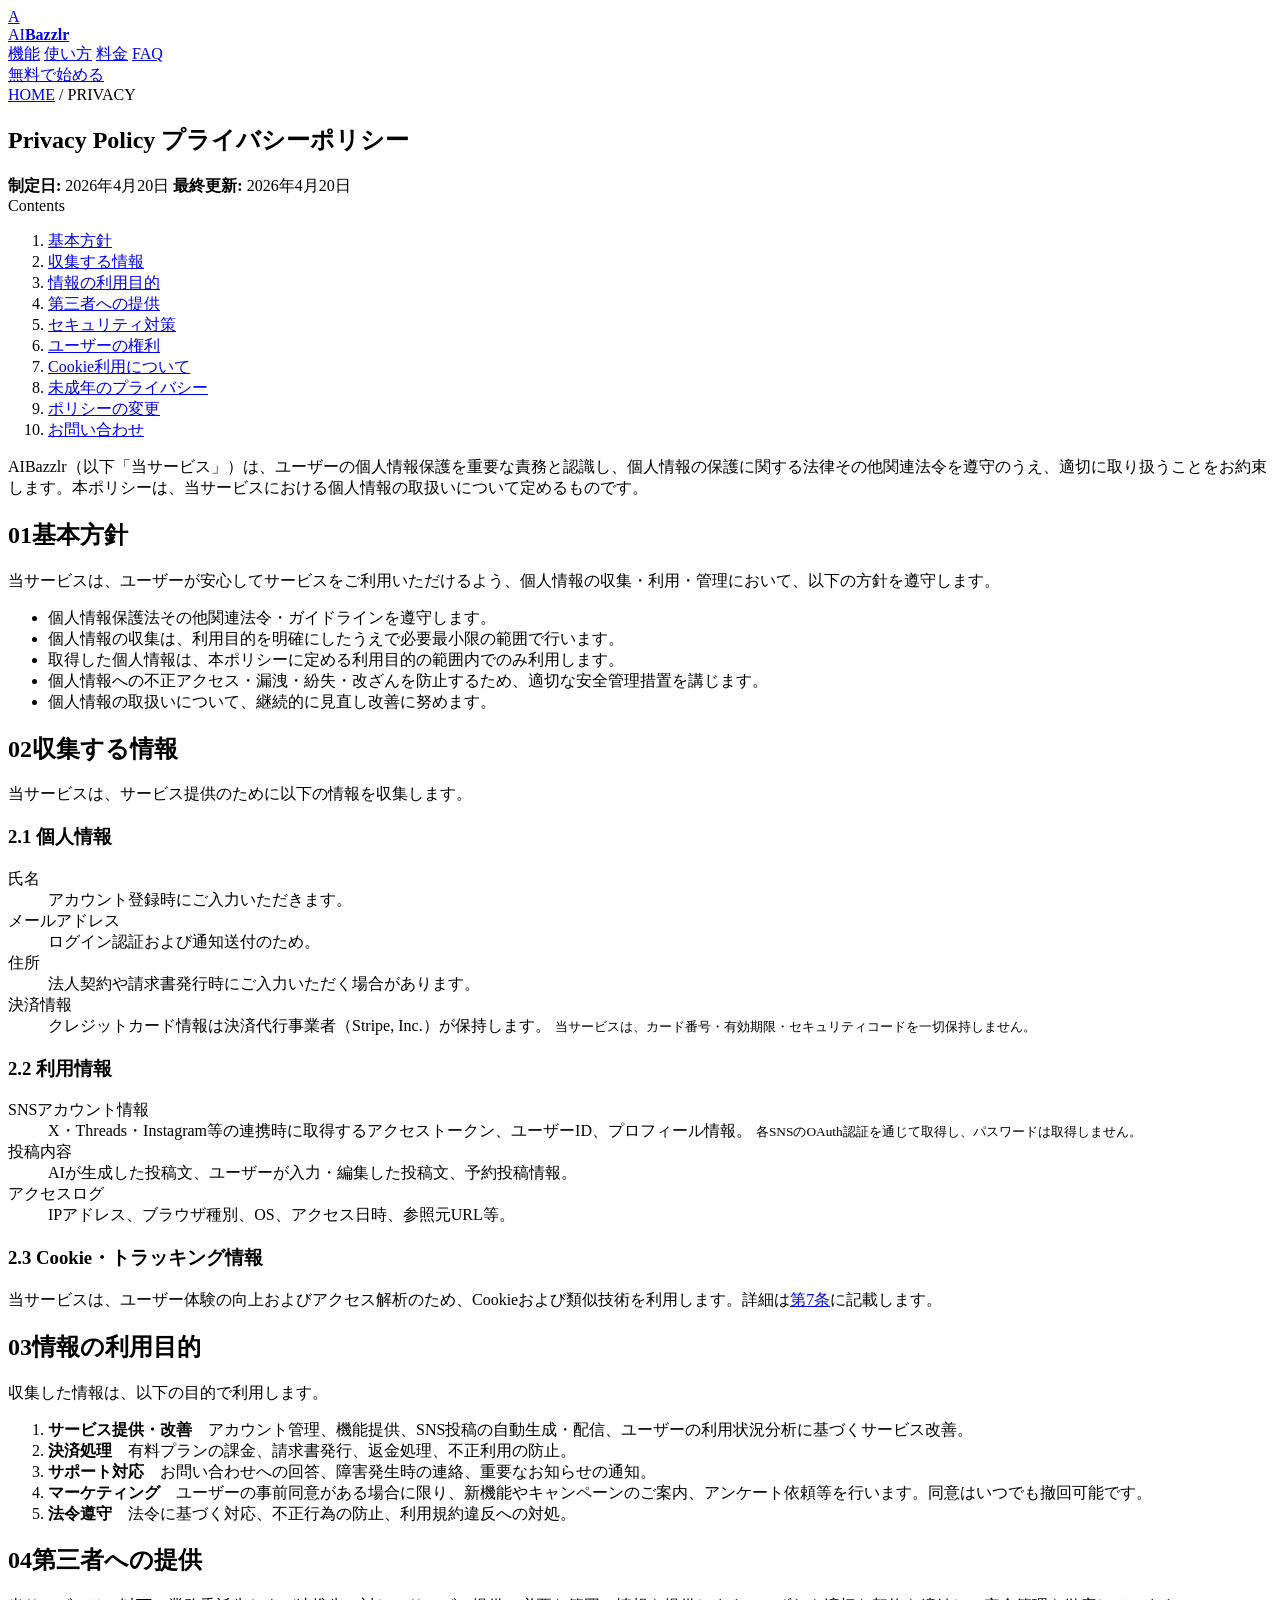
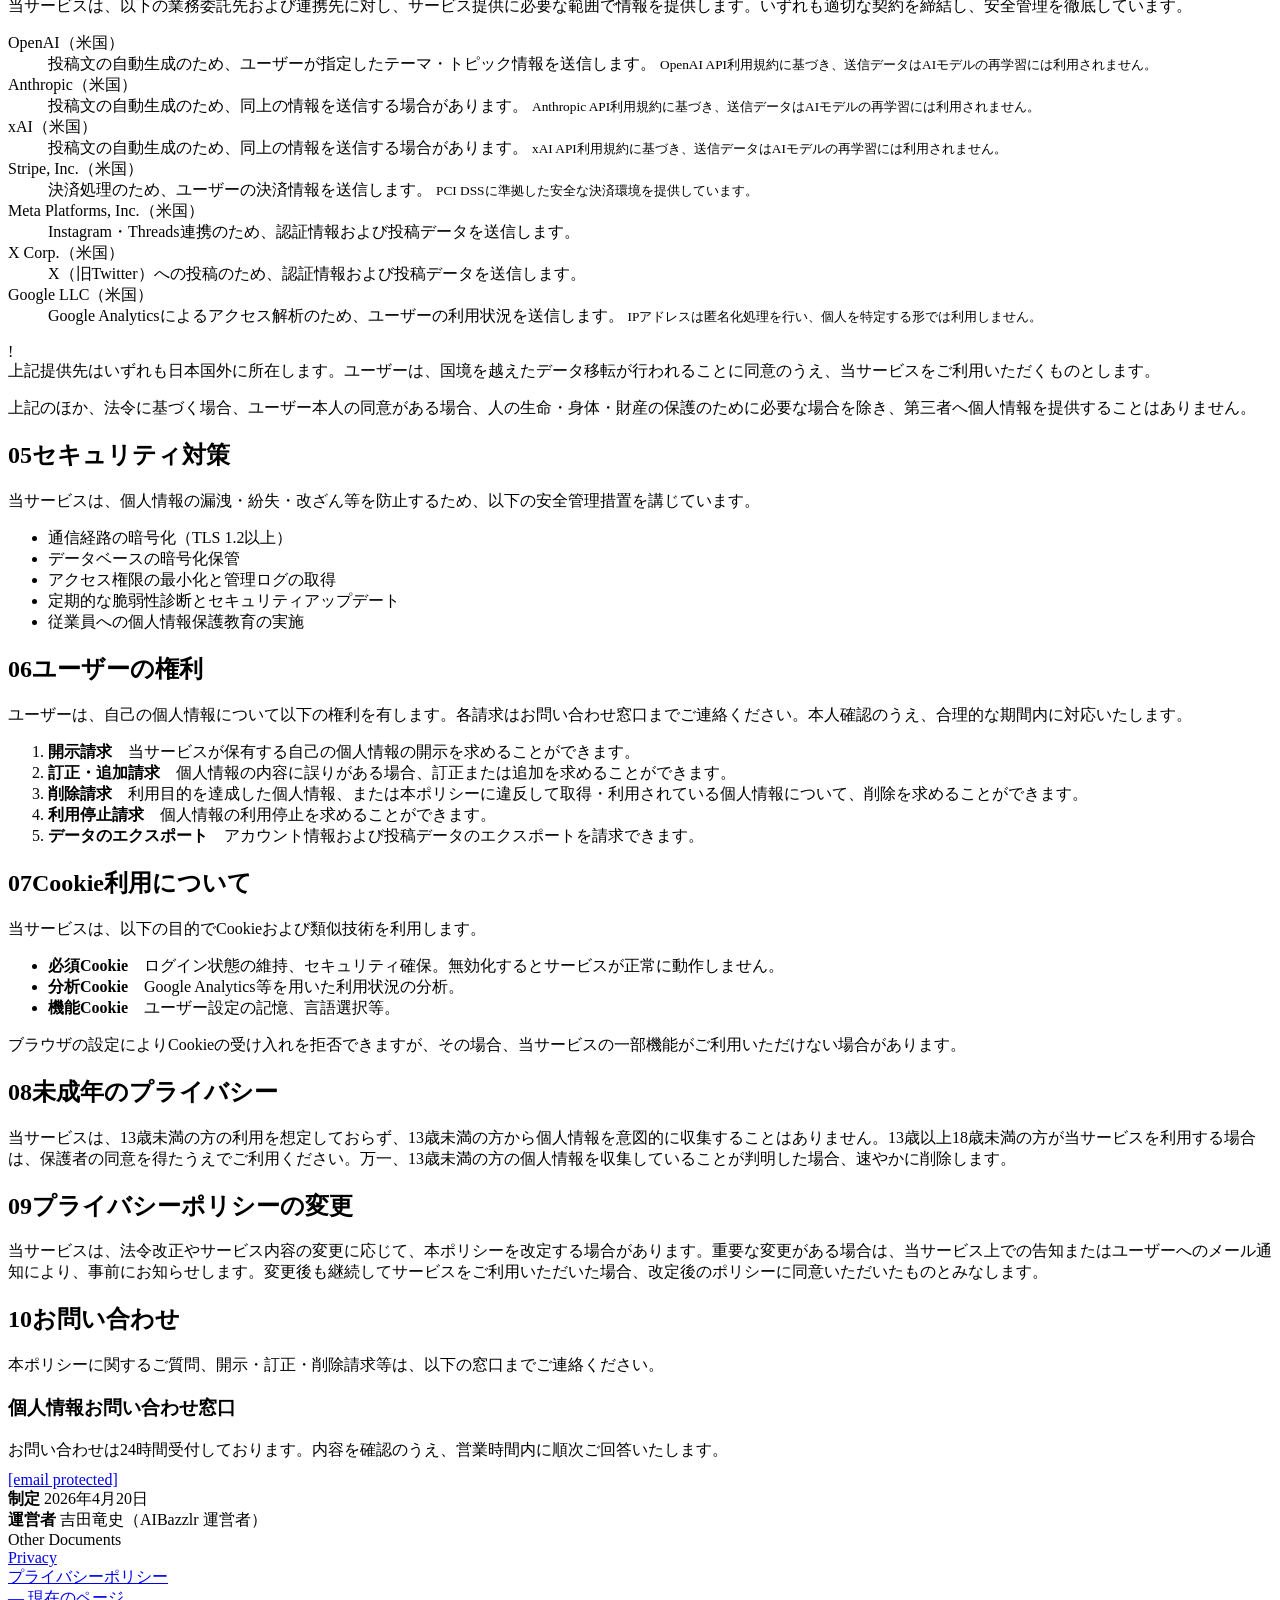
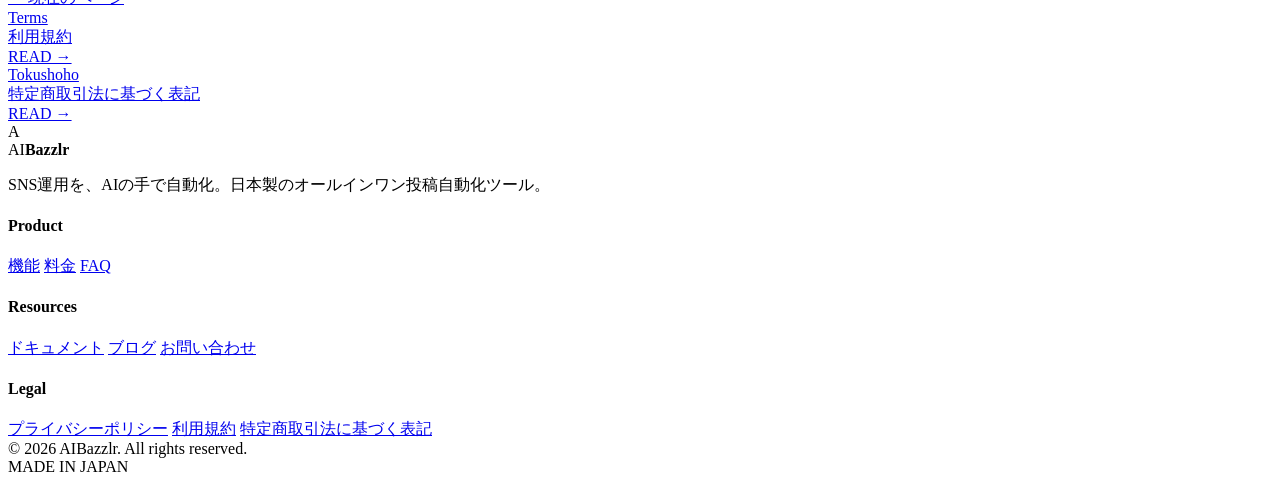
==== privacy.html @ 42ba107f "Add privacy, terms, and tokushoho pages" ====
<!DOCTYPE html>
<html lang="ja">
<head>
<meta charset="UTF-8">
<meta name="viewport" content="width=device-width, initial-scale=1.0">
<title>プライバシーポリシー — AIBazzlr</title>
<meta name="description" content="AIBazzlrのプライバシーポリシー。収集する情報、利用目的、第三者提供、ユーザーの権利について記載しています。">
<link rel="preconnect" href="https://fonts.googleapis.com">
<link rel="preconnect" href="https://fonts.gstatic.com" crossorigin>
<link href="https://fonts.googleapis.com/css2?family=Noto+Sans+JP:wght@300;400;500;600;700;800;900&family=JetBrains+Mono:wght@400;500;600&display=swap" rel="stylesheet">
<link rel="stylesheet" href="legal.css">
</head>
<body>

<nav>
  <div class="wrap nav-inner">
    <a href="index.html" class="logo">
      <div class="logo-mark"><span>A</span></div>
      <div>AI<b>Bazzlr</b></div>
    </a>
    <div class="nav-links">
      <a href="index.html#features">機能</a>
      <a href="index.html#steps">使い方</a>
      <a href="index.html#pricing">料金</a>
      <a href="index.html#faq">FAQ</a>
    </div>
    <div class="nav-cta">
      <a href="index.html#signup" class="btn btn-primary btn-sm">無料で始める</a>
    </div>
  </div>
</nav>

<main>

  <section class="legal-hero">
    <div class="wrap">
      <div class="crumbs mono">
        <a href="index.html">HOME</a>
        <span class="sep">/</span>
        <span>PRIVACY</span>
      </div>
      <h1>
        <span class="en mono">Privacy Policy</span>
        プライバシーポリシー
      </h1>
      <div class="legal-meta">
        <span><b class="mono">制定日:</b> 2026年4月20日</span>
        <span><b class="mono">最終更新:</b> 2026年4月20日</span>
      </div>
    </div>
  </section>

  <div class="wrap legal-body">

    <aside class="toc">
      <div class="toc-label mono">Contents</div>
      <ol>
        <li><a href="#s1">基本方針</a></li>
        <li><a href="#s2">収集する情報</a></li>
        <li><a href="#s3">情報の利用目的</a></li>
        <li><a href="#s4">第三者への提供</a></li>
        <li><a href="#s5">セキュリティ対策</a></li>
        <li><a href="#s6">ユーザーの権利</a></li>
        <li><a href="#s7">Cookie利用について</a></li>
        <li><a href="#s8">未成年のプライバシー</a></li>
        <li><a href="#s9">ポリシーの変更</a></li>
        <li><a href="#s10">お問い合わせ</a></li>
      </ol>
    </aside>

    <article class="legal-content">

      <div class="legal-lead">
        AIBazzlr（以下「当サービス」）は、ユーザーの個人情報保護を重要な責務と認識し、個人情報の保護に関する法律その他関連法令を遵守のうえ、適切に取り扱うことをお約束します。本ポリシーは、当サービスにおける個人情報の取扱いについて定めるものです。
      </div>

      <section class="legal-section" id="s1">
        <h2><span class="n mono">01</span>基本方針</h2>
        <p>当サービスは、ユーザーが安心してサービスをご利用いただけるよう、個人情報の収集・利用・管理において、以下の方針を遵守します。</p>
        <ul class="legal-list">
          <li>個人情報保護法その他関連法令・ガイドラインを遵守します。</li>
          <li>個人情報の収集は、利用目的を明確にしたうえで必要最小限の範囲で行います。</li>
          <li>取得した個人情報は、本ポリシーに定める利用目的の範囲内でのみ利用します。</li>
          <li>個人情報への不正アクセス・漏洩・紛失・改ざんを防止するため、適切な安全管理措置を講じます。</li>
          <li>個人情報の取扱いについて、継続的に見直し改善に努めます。</li>
        </ul>
      </section>

      <section class="legal-section" id="s2">
        <h2><span class="n mono">02</span>収集する情報</h2>
        <p>当サービスは、サービス提供のために以下の情報を収集します。</p>

        <h3 class="sub">2.1 個人情報</h3>
        <div class="def-table">
          <dl>
            <dt>氏名</dt>
            <dd><span class="ja">アカウント登録時にご入力いただきます。</span></dd>
            <dt>メールアドレス</dt>
            <dd><span class="ja">ログイン認証および通知送付のため。</span></dd>
            <dt>住所</dt>
            <dd><span class="ja">法人契約や請求書発行時にご入力いただく場合があります。</span></dd>
            <dt>決済情報</dt>
            <dd>
              <span class="ja">クレジットカード情報は決済代行事業者（Stripe, Inc.）が保持します。</span>
              <small>当サービスは、カード番号・有効期限・セキュリティコードを一切保持しません。</small>
            </dd>
          </dl>
        </div>

        <h3 class="sub">2.2 利用情報</h3>
        <div class="def-table">
          <dl>
            <dt>SNSアカウント情報</dt>
            <dd>
              <span class="ja">X・Threads・Instagram等の連携時に取得するアクセストークン、ユーザーID、プロフィール情報。</span>
              <small>各SNSのOAuth認証を通じて取得し、パスワードは取得しません。</small>
            </dd>
            <dt>投稿内容</dt>
            <dd><span class="ja">AIが生成した投稿文、ユーザーが入力・編集した投稿文、予約投稿情報。</span></dd>
            <dt>アクセスログ</dt>
            <dd><span class="ja">IPアドレス、ブラウザ種別、OS、アクセス日時、参照元URL等。</span></dd>
          </dl>
        </div>

        <h3 class="sub">2.3 Cookie・トラッキング情報</h3>
        <p>当サービスは、ユーザー体験の向上およびアクセス解析のため、Cookieおよび類似技術を利用します。詳細は<a href="#s7">第7条</a>に記載します。</p>
      </section>

      <section class="legal-section" id="s3">
        <h2><span class="n mono">03</span>情報の利用目的</h2>
        <p>収集した情報は、以下の目的で利用します。</p>
        <ol class="legal-ol">
          <li><b>サービス提供・改善</b>　アカウント管理、機能提供、SNS投稿の自動生成・配信、ユーザーの利用状況分析に基づくサービス改善。</li>
          <li><b>決済処理</b>　有料プランの課金、請求書発行、返金処理、不正利用の防止。</li>
          <li><b>サポート対応</b>　お問い合わせへの回答、障害発生時の連絡、重要なお知らせの通知。</li>
          <li><b>マーケティング</b>　ユーザーの事前同意がある場合に限り、新機能やキャンペーンのご案内、アンケート依頼等を行います。同意はいつでも撤回可能です。</li>
          <li><b>法令遵守</b>　法令に基づく対応、不正行為の防止、利用規約違反への対処。</li>
        </ol>
      </section>

      <section class="legal-section" id="s4">
        <h2><span class="n mono">04</span>第三者への提供</h2>
        <p>当サービスは、以下の業務委託先および連携先に対し、サービス提供に必要な範囲で情報を提供します。いずれも適切な契約を締結し、安全管理を徹底しています。</p>

        <div class="def-table">
          <dl>
            <dt>OpenAI（米国）</dt>
            <dd>
              <span class="ja">投稿文の自動生成のため、ユーザーが指定したテーマ・トピック情報を送信します。</span>
              <small>OpenAI API利用規約に基づき、送信データはAIモデルの再学習には利用されません。</small>
            </dd>
            <dt>Anthropic（米国）</dt>
            <dd>
              <span class="ja">投稿文の自動生成のため、同上の情報を送信する場合があります。</span>
              <small>Anthropic API利用規約に基づき、送信データはAIモデルの再学習には利用されません。</small>
            </dd>
            <dt>xAI（米国）</dt>
            <dd>
              <span class="ja">投稿文の自動生成のため、同上の情報を送信する場合があります。</span>
              <small>xAI API利用規約に基づき、送信データはAIモデルの再学習には利用されません。</small>
            </dd>
            <dt>Stripe, Inc.（米国）</dt>
            <dd>
              <span class="ja">決済処理のため、ユーザーの決済情報を送信します。</span>
              <small>PCI DSSに準拠した安全な決済環境を提供しています。</small>
            </dd>
            <dt>Meta Platforms, Inc.（米国）</dt>
            <dd>
              <span class="ja">Instagram・Threads連携のため、認証情報および投稿データを送信します。</span>
            </dd>
            <dt>X Corp.（米国）</dt>
            <dd>
              <span class="ja">X（旧Twitter）への投稿のため、認証情報および投稿データを送信します。</span>
            </dd>
            <dt>Google LLC（米国）</dt>
            <dd>
              <span class="ja">Google Analyticsによるアクセス解析のため、ユーザーの利用状況を送信します。</span>
              <small>IPアドレスは匿名化処理を行い、個人を特定する形では利用しません。</small>
            </dd>
          </dl>
        </div>

        <div class="callout">
          <span class="ic mono">!</span>
          <div>上記提供先はいずれも日本国外に所在します。ユーザーは、国境を越えたデータ移転が行われることに同意のうえ、当サービスをご利用いただくものとします。</div>
        </div>

        <p>上記のほか、法令に基づく場合、ユーザー本人の同意がある場合、人の生命・身体・財産の保護のために必要な場合を除き、第三者へ個人情報を提供することはありません。</p>
      </section>

      <section class="legal-section" id="s5">
        <h2><span class="n mono">05</span>セキュリティ対策</h2>
        <p>当サービスは、個人情報の漏洩・紛失・改ざん等を防止するため、以下の安全管理措置を講じています。</p>
        <ul class="legal-list">
          <li>通信経路の暗号化（TLS 1.2以上）</li>
          <li>データベースの暗号化保管</li>
          <li>アクセス権限の最小化と管理ログの取得</li>
          <li>定期的な脆弱性診断とセキュリティアップデート</li>
          <li>従業員への個人情報保護教育の実施</li>
        </ul>
      </section>

      <section class="legal-section" id="s6">
        <h2><span class="n mono">06</span>ユーザーの権利</h2>
        <p>ユーザーは、自己の個人情報について以下の権利を有します。各請求はお問い合わせ窓口までご連絡ください。本人確認のうえ、合理的な期間内に対応いたします。</p>
        <ol class="legal-ol">
          <li><b>開示請求</b>　当サービスが保有する自己の個人情報の開示を求めることができます。</li>
          <li><b>訂正・追加請求</b>　個人情報の内容に誤りがある場合、訂正または追加を求めることができます。</li>
          <li><b>削除請求</b>　利用目的を達成した個人情報、または本ポリシーに違反して取得・利用されている個人情報について、削除を求めることができます。</li>
          <li><b>利用停止請求</b>　個人情報の利用停止を求めることができます。</li>
          <li><b>データのエクスポート</b>　アカウント情報および投稿データのエクスポートを請求できます。</li>
        </ol>
      </section>

      <section class="legal-section" id="s7">
        <h2><span class="n mono">07</span>Cookie利用について</h2>
        <p>当サービスは、以下の目的でCookieおよび類似技術を利用します。</p>
        <ul class="legal-list">
          <li><b>必須Cookie</b>　ログイン状態の維持、セキュリティ確保。無効化するとサービスが正常に動作しません。</li>
          <li><b>分析Cookie</b>　Google Analytics等を用いた利用状況の分析。</li>
          <li><b>機能Cookie</b>　ユーザー設定の記憶、言語選択等。</li>
        </ul>
        <p>ブラウザの設定によりCookieの受け入れを拒否できますが、その場合、当サービスの一部機能がご利用いただけない場合があります。</p>
      </section>

      <section class="legal-section" id="s8">
        <h2><span class="n mono">08</span>未成年のプライバシー</h2>
        <p>当サービスは、13歳未満の方の利用を想定しておらず、13歳未満の方から個人情報を意図的に収集することはありません。13歳以上18歳未満の方が当サービスを利用する場合は、保護者の同意を得たうえでご利用ください。万一、13歳未満の方の個人情報を収集していることが判明した場合、速やかに削除します。</p>
      </section>

      <section class="legal-section" id="s9">
        <h2><span class="n mono">09</span>プライバシーポリシーの変更</h2>
        <p>当サービスは、法令改正やサービス内容の変更に応じて、本ポリシーを改定する場合があります。重要な変更がある場合は、当サービス上での告知またはユーザーへのメール通知により、事前にお知らせします。変更後も継続してサービスをご利用いただいた場合、改定後のポリシーに同意いただいたものとみなします。</p>
      </section>

      <section class="legal-section" id="s10">
        <h2><span class="n mono">10</span>お問い合わせ</h2>
        <p>本ポリシーに関するご質問、開示・訂正・削除請求等は、以下の窓口までご連絡ください。</p>
        <div class="contact-card">
          <h3>個人情報お問い合わせ窓口</h3>
          <p style="margin-bottom: 10px;">お問い合わせは24時間受付しております。内容を確認のうえ、営業時間内に順次ご回答いたします。</p>
          <a href="/cdn-cgi/l/email-protection#076e69616847666e65667d7d6b752964686a"><span class="__cf_email__" data-cfemail="274e49414867464e45465d5d4b550944484a">[email&#160;protected]</span></a>
        </div>
      </section>

      <div class="legal-sig mono">
        <div><b>制定</b> 2026年4月20日</div>
        <div><b>運営者</b> 吉田竜史（AIBazzlr 運営者）</div>
      </div>

      <nav class="legal-other">
        <div class="legal-other-head mono">Other Documents</div>
        <div class="legal-other-grid">
          <a href="privacy.html" class="legal-other-card current">
            <div class="en mono">Privacy</div>
            <div class="ja">プライバシーポリシー</div>
            <div class="arrow mono">— 現在のページ</div>
          </a>
          <a href="terms.html" class="legal-other-card">
            <div class="en mono">Terms</div>
            <div class="ja">利用規約</div>
            <div class="arrow mono">READ →</div>
          </a>
          <a href="tokushoho.html" class="legal-other-card">
            <div class="en mono">Tokushoho</div>
            <div class="ja">特定商取引法に基づく表記</div>
            <div class="arrow mono">READ →</div>
          </a>
        </div>
      </nav>

    </article>
  </div>

</main>

<footer>
  <div class="wrap">
    <div class="foot-grid">
      <div>
        <div class="logo">
          <div class="logo-mark"><span>A</span></div>
          <div>AI<b>Bazzlr</b></div>
        </div>
        <p class="foot-tag">SNS運用を、AIの手で自動化。日本製のオールインワン投稿自動化ツール。</p>
      </div>
      <div class="foot-col">
        <h4>Product</h4>
        <a href="index.html#features">機能</a>
        <a href="index.html#pricing">料金</a>
        <a href="index.html#faq">FAQ</a>
      </div>
      <div class="foot-col">
        <h4>Resources</h4>
        <a href="#">ドキュメント</a>
        <a href="#">ブログ</a>
        <a href="/cdn-cgi/l/email-protection#f39a9d959cb3929a919289899f81dd909c9e">お問い合わせ</a>
      </div>
      <div class="foot-col">
        <h4>Legal</h4>
        <a href="privacy.html">プライバシーポリシー</a>
        <a href="terms.html">利用規約</a>
        <a href="tokushoho.html">特定商取引法に基づく表記</a>
      </div>
    </div>
    <div class="foot-bot">
      <div>© 2026 AIBazzlr. All rights reserved.</div>
      <div class="mono">MADE IN JAPAN</div>
    </div>
  </div>
</footer>

<script data-cfasync="false" src="/cdn-cgi/scripts/5c5dd728/cloudflare-static/email-decode.min.js"></script><script>
  const tocLinks = document.querySelectorAll('.toc a[href^="#"]');
  const sections = [...tocLinks].map(a => document.querySelector(a.getAttribute('href'))).filter(Boolean);
  const setActive = () => {
    const offset = 120;
    let current = sections[0];
    for(const s of sections){
      if(s.getBoundingClientRect().top - offset <= 0) current = s;
    }
    tocLinks.forEach(a => {
      a.classList.toggle('active', a.getAttribute('href') === '#' + (current?.id || ''));
    });
  };
  document.addEventListener('scroll', setActive, { passive: true });
  setActive();

  document.querySelectorAll('a[href^="#"]').forEach(a=>{
    a.addEventListener('click', e=>{
      const id = a.getAttribute('href');
      if(id.length > 1){
        const el = document.querySelector(id);
        if(el){
          e.preventDefault();
          window.scrollTo({ top: el.getBoundingClientRect().top + window.scrollY - 80, behavior: 'smooth' });
          history.replaceState(null, '', id);
        }
      }
    });
  });
</script>

</body>
</html>
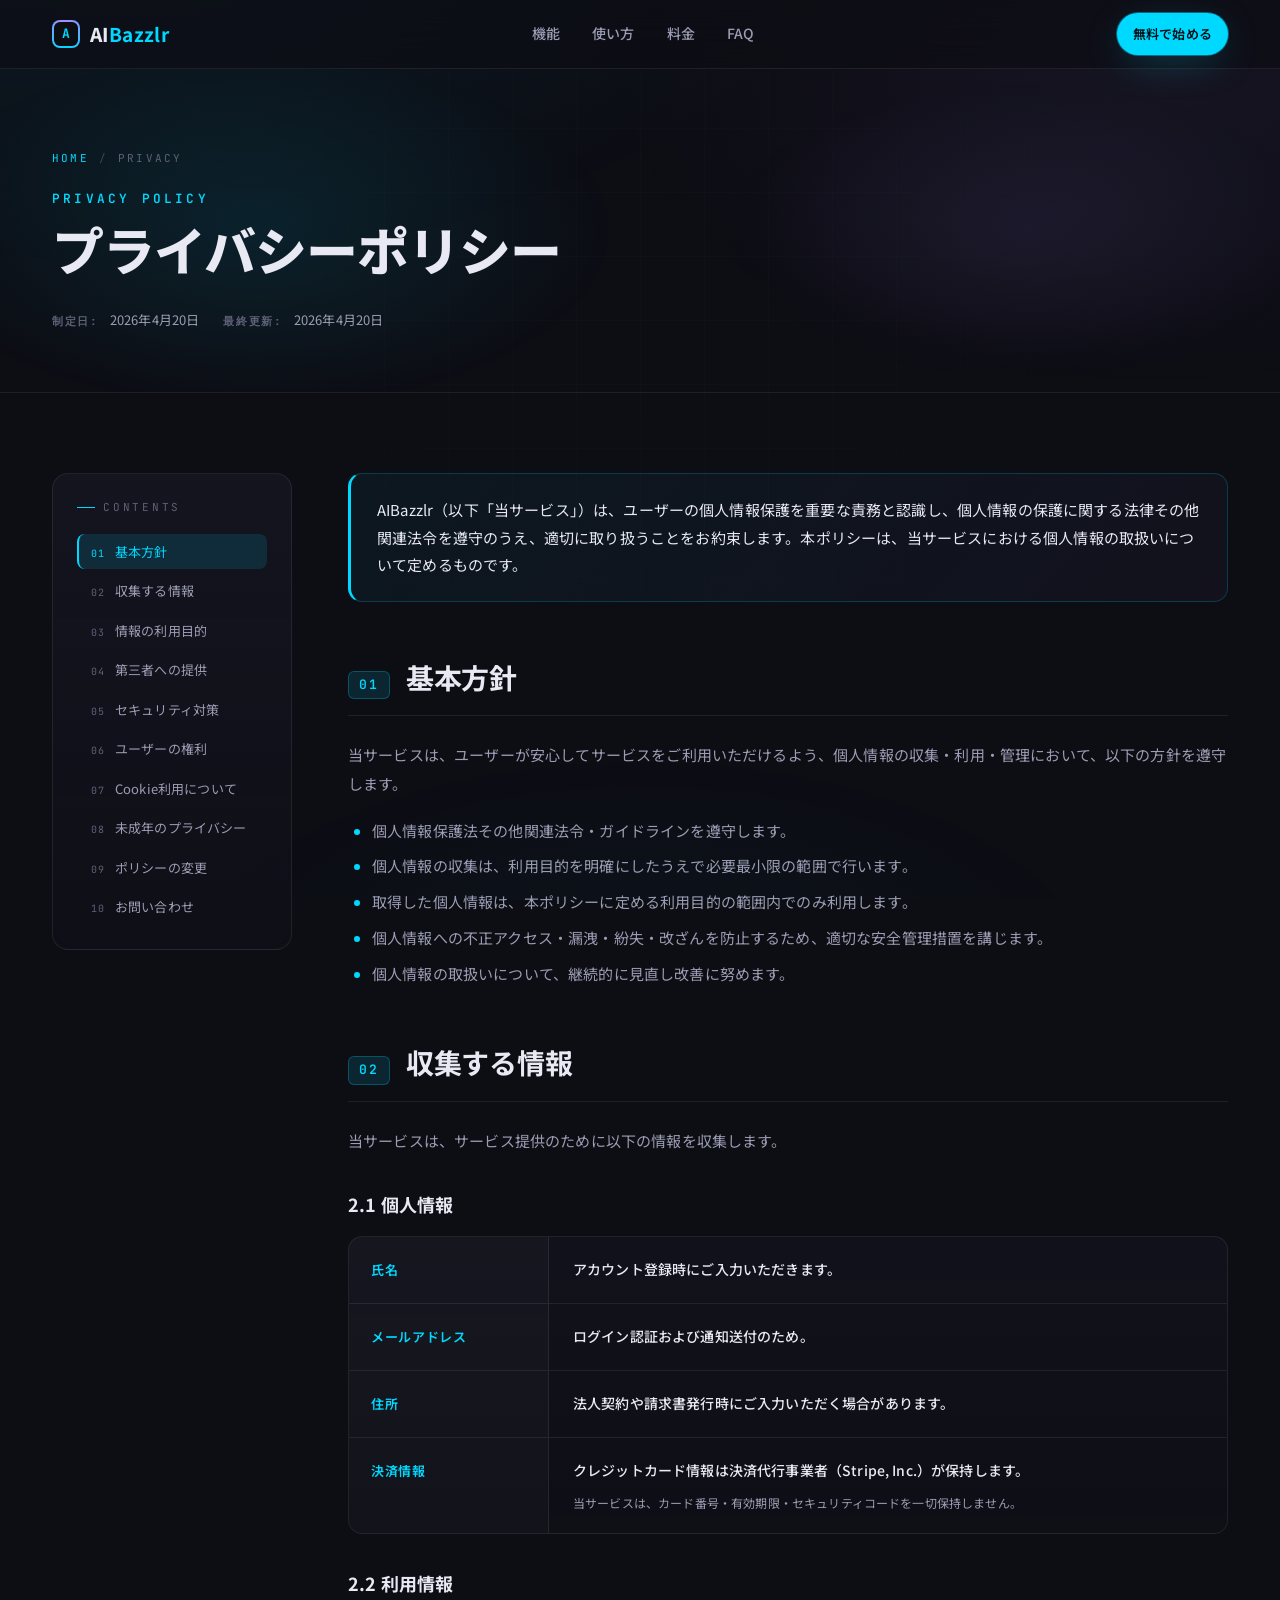
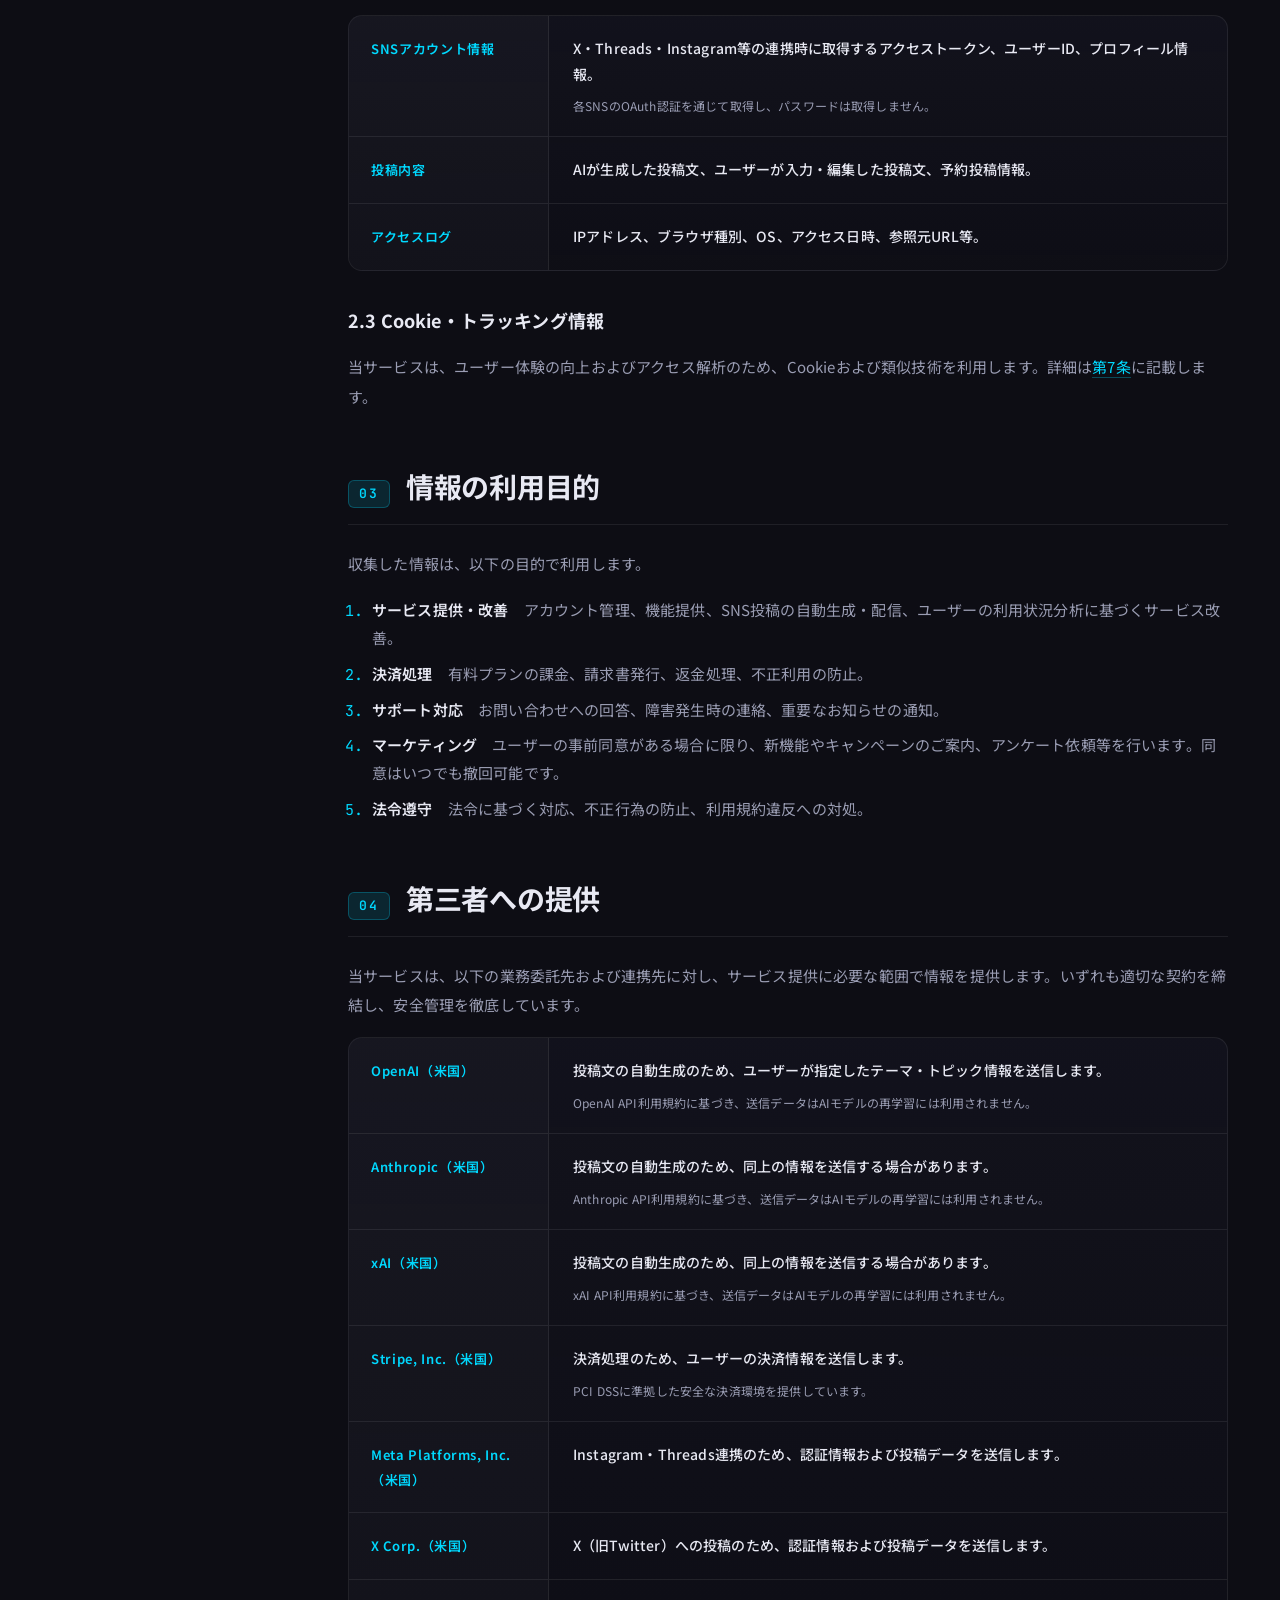
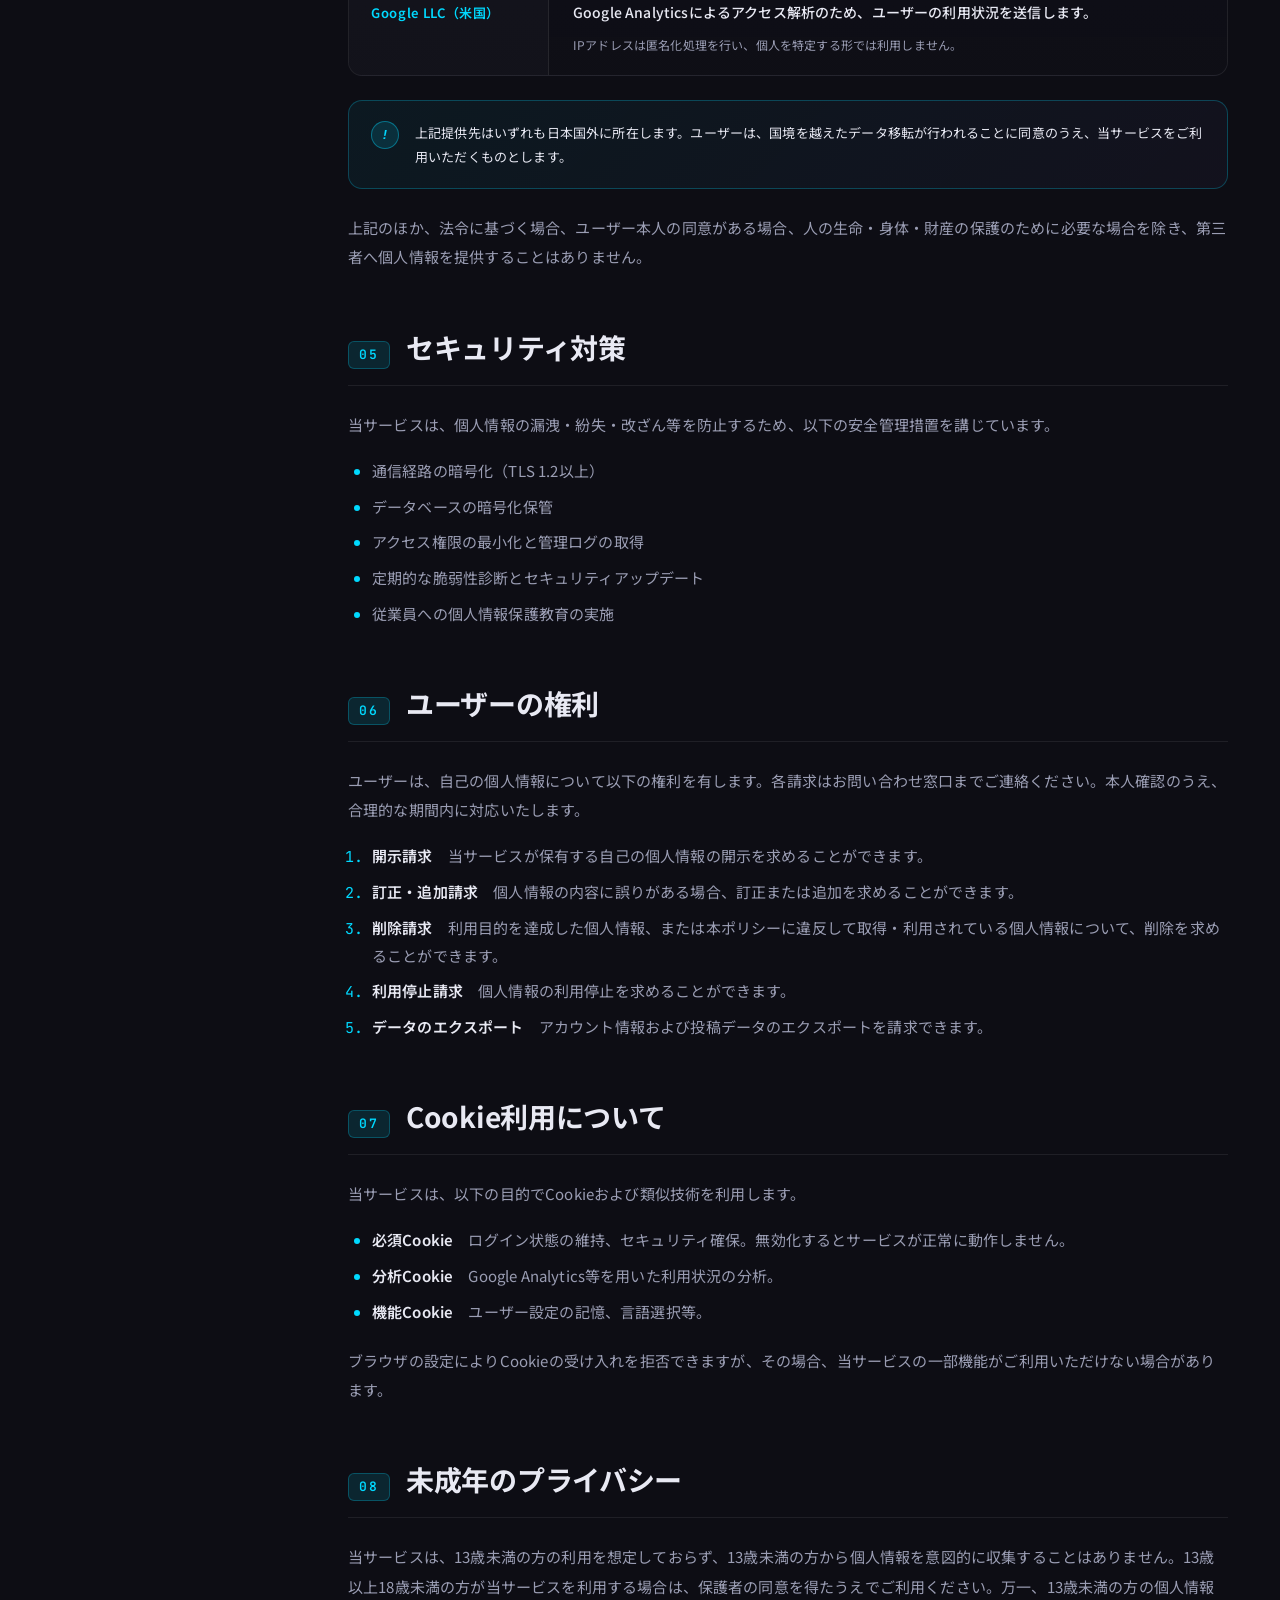
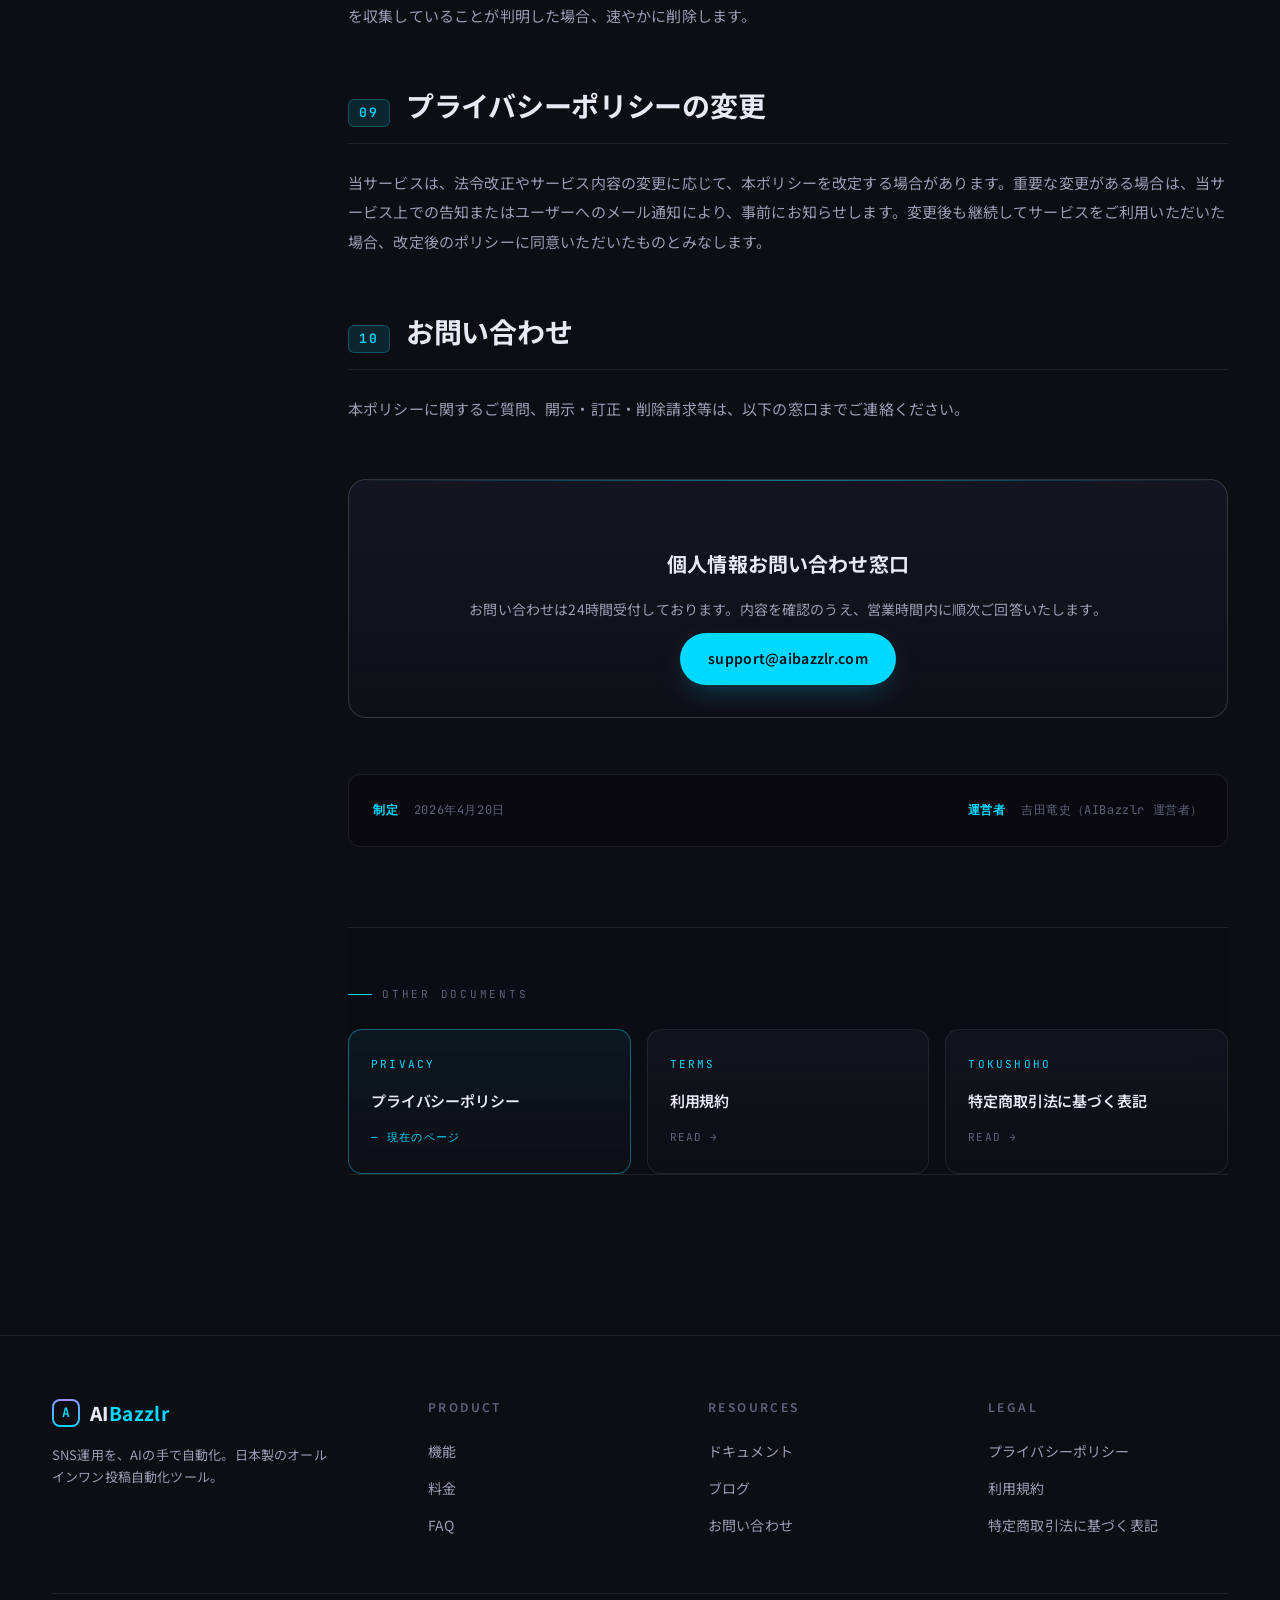
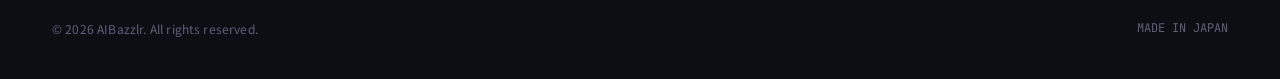
==== commit 03dea74d: "feat: convert LP to Beta mode with waitlist and platform status" ====
--- a/privacy.html
+++ b/privacy.html
@@ -239,7 +239,7 @@
         <div class="contact-card">
           <h3>個人情報お問い合わせ窓口</h3>
           <p style="margin-bottom: 10px;">お問い合わせは24時間受付しております。内容を確認のうえ、営業時間内に順次ご回答いたします。</p>
-          <a href="/cdn-cgi/l/email-protection#076e69616847666e65667d7d6b752964686a"><span class="__cf_email__" data-cfemail="274e49414867464e45465d5d4b550944484a">[email&#160;protected]</span></a>
+          <a href="mailto:support@aibazzlr.com">support@aibazzlr.com</a>
         </div>
       </section>
 
@@ -294,7 +294,7 @@
         <h4>Resources</h4>
         <a href="#">ドキュメント</a>
         <a href="#">ブログ</a>
-        <a href="/cdn-cgi/l/email-protection#f39a9d959cb3929a919289899f81dd909c9e">お問い合わせ</a>
+        <a href="mailto:support@aibazzlr.com">お問い合わせ</a>
       </div>
       <div class="foot-col">
         <h4>Legal</h4>
@@ -342,4 +342,4 @@
 </script>
 
 </body>
-</html>+</html>
--- a/legal.css
+++ b/legal.css
@@ -0,0 +1,677 @@
+/* ==========================================================
+   legal.css — AIBazzlr Legal Pages Stylesheet
+   For: privacy.html / terms.html / tokushoho.html
+   ========================================================== */
+
+:root{
+  --bg: #0d0d14;
+  --bg-2: #12121c;
+  --bg-3: #181826;
+  --surface: #1a1a28;
+  --border: rgba(255,255,255,0.08);
+  --border-2: rgba(255,255,255,0.14);
+  --text: #e8e9f3;
+  --text-2: #9a9db3;
+  --text-3: #5e6178;
+  --cyan: #00d9ff;
+  --cyan-2: #00a8ff;
+  --cyan-dim: rgba(0,217,255,0.12);
+  --cyan-glow: rgba(0,217,255,0.35);
+  --accent-2: #a78bff;
+  --accent-3: #ff6b9a;
+  --success: #4ade80;
+}
+
+*{ box-sizing: border-box; margin: 0; padding: 0; }
+html, body{
+  background: var(--bg);
+  color: var(--text);
+  font-family: "Noto Sans JP", system-ui, sans-serif;
+  font-weight: 400;
+  letter-spacing: 0.01em;
+  line-height: 1.8;
+  -webkit-font-smoothing: antialiased;
+  overflow-x: hidden;
+}
+.mono{ font-family: "JetBrains Mono", ui-monospace, monospace; letter-spacing: 0; }
+a{ color: inherit; text-decoration: none; transition: color .2s; }
+a:hover{ color: var(--cyan); }
+button{ font-family: inherit; cursor: pointer; border: none; background: none; color: inherit; }
+
+/* ============ Global texture ============ */
+body::before{
+  content: "";
+  position: fixed; inset: 0;
+  background-image:
+    radial-gradient(1200px 600px at 10% -10%, rgba(0,217,255,0.08), transparent 60%),
+    radial-gradient(900px 500px at 90% 10%, rgba(167,139,255,0.06), transparent 60%),
+    radial-gradient(800px 400px at 50% 110%, rgba(0,217,255,0.04), transparent 60%);
+  pointer-events: none;
+  z-index: 0;
+}
+body::after{
+  content: "";
+  position: fixed; inset: 0;
+  background-image:
+    linear-gradient(rgba(255,255,255,0.02) 1px, transparent 1px),
+    linear-gradient(90deg, rgba(255,255,255,0.02) 1px, transparent 1px);
+  background-size: 64px 64px;
+  mask-image: radial-gradient(ellipse at 50% 30%, rgba(0,0,0,0.9), transparent 70%);
+  -webkit-mask-image: radial-gradient(ellipse at 50% 30%, rgba(0,0,0,0.9), transparent 70%);
+  pointer-events: none;
+  z-index: 0;
+}
+
+main, nav, footer{ position: relative; z-index: 1; }
+
+.wrap{ max-width: 1240px; margin: 0 auto; padding: 0 32px; }
+
+/* ============ NAV ============ */
+nav{
+  position: sticky; top: 0;
+  backdrop-filter: blur(18px);
+  -webkit-backdrop-filter: blur(18px);
+  background: rgba(13,13,20,0.7);
+  border-bottom: 1px solid var(--border);
+  z-index: 50;
+}
+.nav-inner{
+  display: flex; align-items: center; justify-content: space-between;
+  height: 68px;
+}
+.logo{
+  display: flex; align-items: center; gap: 10px;
+  font-weight: 800;
+  font-size: 19px;
+  letter-spacing: 0.02em;
+  color: var(--text);
+}
+.logo:hover{ color: var(--text); }
+.logo-mark{
+  width: 28px; height: 28px;
+  position: relative;
+  display: grid; place-items: center;
+}
+.logo-mark::before{
+  content: ""; position: absolute; inset: 0;
+  background: conic-gradient(from 180deg at 50% 50%, var(--cyan), var(--accent-2), var(--cyan));
+  border-radius: 8px;
+  filter: blur(0.5px);
+}
+.logo-mark::after{
+  content: ""; position: absolute; inset: 2px;
+  background: var(--bg);
+  border-radius: 6px;
+}
+.logo-mark span{
+  position: relative; z-index: 1;
+  font-family: "JetBrains Mono", monospace;
+  font-weight: 700;
+  font-size: 13px;
+  color: var(--cyan);
+}
+.logo b{ color: var(--cyan); }
+
+.nav-links{
+  display: flex; gap: 32px; align-items: center;
+}
+.nav-links a{
+  color: var(--text-2);
+  font-size: 14px;
+  font-weight: 500;
+}
+.nav-links a:hover{ color: var(--text); }
+
+.nav-cta{ display: flex; gap: 10px; align-items: center; }
+
+.btn{
+  display: inline-flex; align-items: center; justify-content: center; gap: 10px;
+  padding: 14px 24px;
+  border-radius: 999px;
+  font-size: 14px;
+  font-weight: 600;
+  transition: transform .15s ease, box-shadow .2s ease, background .2s;
+  white-space: nowrap;
+  cursor: pointer;
+}
+.btn-sm{ padding: 9px 16px; font-size: 13px; }
+.btn-primary{
+  background: var(--cyan);
+  color: #001018;
+  box-shadow: 0 0 0 1px rgba(0,217,255,0.4), 0 10px 40px -10px var(--cyan-glow);
+}
+.btn-primary:hover{
+  transform: translateY(-1px);
+  box-shadow: 0 0 0 1px rgba(0,217,255,0.8), 0 20px 60px -8px rgba(0,217,255,0.6);
+  color: #001018;
+}
+
+/* ============ HERO (Legal) ============ */
+.legal-hero{
+  padding: 80px 0 60px;
+  border-bottom: 1px solid var(--border);
+  position: relative;
+  overflow: hidden;
+}
+.legal-hero::before{
+  content: "";
+  position: absolute;
+  inset: 0;
+  background:
+    radial-gradient(600px 300px at 20% 50%, rgba(0,217,255,0.1), transparent 60%),
+    radial-gradient(500px 250px at 80% 50%, rgba(167,139,255,0.08), transparent 60%);
+  pointer-events: none;
+}
+.legal-hero > *{ position: relative; z-index: 1; }
+
+.crumbs{
+  display: flex; align-items: center; gap: 10px;
+  font-size: 11px;
+  color: var(--text-3);
+  letter-spacing: 0.2em;
+  text-transform: uppercase;
+  margin-bottom: 24px;
+}
+.crumbs a{
+  color: var(--cyan);
+}
+.crumbs .sep{ color: rgba(255,255,255,0.2); }
+
+.legal-hero h1{
+  font-size: clamp(32px, 4.5vw, 52px);
+  font-weight: 800;
+  line-height: 1.2;
+  letter-spacing: -0.02em;
+  display: flex;
+  flex-direction: column;
+  gap: 12px;
+}
+.legal-hero h1 .en{
+  font-size: clamp(11px, 1vw, 13px);
+  font-weight: 600;
+  color: var(--cyan);
+  letter-spacing: 0.25em;
+  text-transform: uppercase;
+  line-height: 1;
+}
+
+.legal-meta{
+  display: flex; flex-wrap: wrap; gap: 24px;
+  margin-top: 28px;
+  font-size: 13px;
+  color: var(--text-2);
+}
+.legal-meta b{
+  font-size: 11px;
+  color: var(--text-3);
+  letter-spacing: 0.15em;
+  text-transform: uppercase;
+  margin-right: 8px;
+}
+
+/* ============ Body Layout ============ */
+.legal-body{
+  display: grid;
+  grid-template-columns: 240px 1fr;
+  gap: 56px;
+  padding: 80px 32px 100px;
+  max-width: 1240px;
+  margin: 0 auto;
+}
+
+/* ============ TOC (Sidebar) ============ */
+.toc{
+  position: sticky;
+  top: 100px;
+  align-self: start;
+  padding: 24px;
+  background: linear-gradient(180deg, rgba(26,26,40,0.6), rgba(18,18,28,0.4));
+  border: 1px solid var(--border);
+  border-radius: 16px;
+  max-height: calc(100vh - 120px);
+  overflow-y: auto;
+}
+.toc-label{
+  font-size: 11px;
+  color: var(--text-3);
+  letter-spacing: 0.25em;
+  text-transform: uppercase;
+  margin-bottom: 16px;
+  display: flex; align-items: center; gap: 8px;
+}
+.toc-label::before{
+  content: "";
+  width: 18px; height: 1px;
+  background: var(--cyan);
+}
+.toc ol{
+  list-style: none;
+  display: flex;
+  flex-direction: column;
+  gap: 4px;
+  counter-reset: toc-counter;
+}
+.toc ol li{
+  counter-increment: toc-counter;
+}
+.toc ol li a{
+  display: flex; align-items: baseline; gap: 10px;
+  padding: 8px 12px;
+  font-size: 13px;
+  color: var(--text-2);
+  border-radius: 8px;
+  transition: all .2s;
+  line-height: 1.5;
+  border-left: 2px solid transparent;
+}
+.toc ol li a::before{
+  content: counter(toc-counter, decimal-leading-zero);
+  font-family: "JetBrains Mono", monospace;
+  font-size: 10px;
+  color: var(--text-3);
+  letter-spacing: 0.1em;
+  flex-shrink: 0;
+}
+.toc ol li a:hover{
+  background: rgba(255,255,255,0.04);
+  color: var(--text);
+}
+.toc ol li a.active{
+  background: var(--cyan-dim);
+  color: var(--cyan);
+  border-left-color: var(--cyan);
+}
+.toc ol li a.active::before{ color: var(--cyan); }
+
+/* ============ Content ============ */
+.legal-content{
+  font-size: 15px;
+  line-height: 1.95;
+  color: var(--text);
+  min-width: 0; /* prevent grid blowout */
+}
+
+.legal-lead{
+  padding: 22px 26px;
+  margin-bottom: 56px;
+  background: linear-gradient(135deg, rgba(0,217,255,0.05), rgba(167,139,255,0.04));
+  border: 1px solid rgba(0,217,255,0.2);
+  border-left: 3px solid var(--cyan);
+  border-radius: 14px;
+  font-size: 15px;
+  color: var(--text);
+  line-height: 1.85;
+}
+
+.legal-section{
+  margin-bottom: 56px;
+  scroll-margin-top: 100px;
+}
+
+.legal-section h2{
+  display: flex; align-items: baseline; gap: 16px;
+  font-size: clamp(22px, 2.5vw, 28px);
+  font-weight: 700;
+  letter-spacing: -0.01em;
+  line-height: 1.4;
+  margin-bottom: 24px;
+  padding-bottom: 16px;
+  border-bottom: 1px solid var(--border);
+}
+.legal-section h2 .n{
+  flex-shrink: 0;
+  font-size: 13px;
+  color: var(--cyan);
+  letter-spacing: 0.15em;
+  padding: 4px 10px;
+  background: var(--cyan-dim);
+  border: 1px solid rgba(0,217,255,0.25);
+  border-radius: 6px;
+  font-weight: 600;
+}
+
+.legal-section h3{
+  font-size: 18px;
+  font-weight: 700;
+  margin-top: 32px;
+  margin-bottom: 14px;
+  color: var(--text);
+}
+
+.legal-section p{
+  margin-bottom: 18px;
+  color: var(--text-2);
+}
+.legal-section p:last-child{ margin-bottom: 0; }
+.legal-section strong, .legal-section b{
+  color: var(--text);
+  font-weight: 600;
+}
+
+.legal-section ul, .legal-section ol{
+  padding-left: 24px;
+  margin-bottom: 20px;
+  color: var(--text-2);
+}
+.legal-section ul li, .legal-section ol li{
+  margin-bottom: 8px;
+  line-height: 1.85;
+}
+.legal-section ul li::marker{ color: var(--cyan); }
+.legal-section ol li::marker{ color: var(--cyan); font-family: "JetBrains Mono", monospace; }
+
+.legal-section a{
+  color: var(--cyan);
+  border-bottom: 1px solid rgba(0,217,255,0.3);
+}
+.legal-section a:hover{
+  border-bottom-color: var(--cyan);
+}
+
+/* Definition Table (def-table) */
+.def-table{
+  margin-bottom: 24px;
+}
+.def-table dl{
+  display: grid;
+  grid-template-columns: 200px 1fr;
+  gap: 0;
+  border: 1px solid var(--border);
+  border-radius: 14px;
+  overflow: hidden;
+  background: linear-gradient(180deg, rgba(26,26,40,0.4), rgba(18,18,28,0.3));
+}
+.def-table dt{
+  padding: 20px 22px;
+  background: rgba(255,255,255,0.02);
+  border-right: 1px solid var(--border);
+  border-bottom: 1px solid var(--border);
+  font-size: 13px;
+  font-weight: 600;
+  color: var(--cyan);
+  letter-spacing: 0.05em;
+  display: flex;
+  align-items: flex-start;
+}
+.def-table dd{
+  padding: 20px 24px;
+  border-bottom: 1px solid var(--border);
+  color: var(--text);
+  font-size: 14px;
+  line-height: 1.85;
+}
+.def-table dl > dt:last-of-type,
+.def-table dl > dd:last-of-type{
+  border-bottom: none;
+}
+.def-table .ja{
+  display: block;
+  font-size: 14px;
+  color: var(--text);
+  font-weight: 500;
+}
+.def-table small{
+  display: block;
+  margin-top: 8px;
+  font-size: 12px;
+  color: var(--text-2);
+  line-height: 1.75;
+}
+.def-table dd a{
+  color: var(--cyan);
+  border-bottom: 1px solid rgba(0,217,255,0.3);
+}
+.def-table dd a:hover{ border-bottom-color: var(--cyan); }
+
+/* Callout (info box) */
+.callout{
+  display: flex;
+  align-items: flex-start;
+  gap: 16px;
+  padding: 20px 22px;
+  margin: 24px 0;
+  background: linear-gradient(135deg, rgba(0,217,255,0.06), rgba(167,139,255,0.04));
+  border: 1px solid rgba(0,217,255,0.25);
+  border-radius: 14px;
+  font-size: 13px;
+  color: var(--text);
+  line-height: 1.8;
+}
+.callout .ic{
+  flex-shrink: 0;
+  width: 28px; height: 28px;
+  border-radius: 50%;
+  background: var(--cyan-dim);
+  color: var(--cyan);
+  display: grid; place-items: center;
+  font-weight: 700;
+  font-size: 13px;
+  font-style: italic;
+  border: 1px solid rgba(0,217,255,0.4);
+}
+
+/* Contact Card */
+.contact-card{
+  margin-top: 56px;
+  padding: 32px 36px;
+  background: linear-gradient(180deg, rgba(26,26,40,0.7), rgba(18,18,28,0.5));
+  border: 1px solid var(--border-2);
+  border-radius: 18px;
+  text-align: center;
+  position: relative;
+  overflow: hidden;
+}
+.contact-card::before{
+  content: "";
+  position: absolute;
+  top: 0; left: 0; right: 0;
+  height: 1px;
+  background: linear-gradient(90deg, transparent, rgba(0,217,255,0.5), transparent);
+}
+.contact-card h3{
+  font-size: 20px;
+  font-weight: 700;
+  margin-bottom: 14px;
+  color: var(--text);
+}
+.contact-card p{
+  font-size: 14px;
+  color: var(--text-2);
+  margin-bottom: 18px;
+  line-height: 1.85;
+}
+.contact-card a{
+  display: inline-block;
+  padding: 12px 28px;
+  background: var(--cyan);
+  color: #001018;
+  border-radius: 999px;
+  font-size: 14px;
+  font-weight: 600;
+  letter-spacing: 0.02em;
+  border: none;
+  box-shadow: 0 10px 30px -10px var(--cyan-glow);
+  transition: all .2s;
+}
+.contact-card a:hover{
+  transform: translateY(-1px);
+  box-shadow: 0 14px 40px -8px var(--cyan-glow);
+  color: #001018;
+}
+
+/* Signature */
+.legal-sig{
+  margin-top: 56px;
+  padding: 24px;
+  background: rgba(0,0,0,0.25);
+  border: 1px solid var(--border);
+  border-radius: 12px;
+  font-size: 12px;
+  color: var(--text-3);
+  display: flex;
+  flex-wrap: wrap;
+  justify-content: space-between;
+  gap: 12px;
+  letter-spacing: 0.05em;
+}
+.legal-sig b{
+  color: var(--cyan);
+  font-weight: 600;
+  margin-right: 8px;
+}
+
+/* Other Documents */
+.legal-other{
+  margin-top: 80px;
+  padding-top: 56px;
+  border-top: 1px solid var(--border);
+}
+.legal-other-head{
+  font-size: 11px;
+  color: var(--text-3);
+  letter-spacing: 0.25em;
+  text-transform: uppercase;
+  margin-bottom: 24px;
+  display: flex;
+  align-items: center;
+  gap: 10px;
+}
+.legal-other-head::before{
+  content: "";
+  width: 24px; height: 1px;
+  background: var(--cyan);
+}
+.legal-other-grid{
+  display: grid;
+  grid-template-columns: repeat(3, 1fr);
+  gap: 16px;
+}
+.legal-other-card{
+  display: block;
+  padding: 24px 22px;
+  background: linear-gradient(180deg, rgba(26,26,40,0.5), rgba(18,18,28,0.3));
+  border: 1px solid var(--border);
+  border-radius: 14px;
+  transition: all .25s;
+  position: relative;
+}
+.legal-other-card:hover{
+  border-color: rgba(0,217,255,0.3);
+  transform: translateY(-2px);
+  background: linear-gradient(180deg, rgba(0,217,255,0.04), rgba(18,18,28,0.4));
+  color: var(--text);
+}
+.legal-other-card.current{
+  border-color: rgba(0,217,255,0.4);
+  background: linear-gradient(180deg, rgba(0,217,255,0.06), rgba(18,18,28,0.4));
+  pointer-events: none;
+}
+.legal-other-card .en{
+  font-size: 11px;
+  color: var(--cyan);
+  letter-spacing: 0.2em;
+  text-transform: uppercase;
+  margin-bottom: 10px;
+}
+.legal-other-card .ja{
+  font-size: 15px;
+  font-weight: 600;
+  color: var(--text);
+  margin-bottom: 12px;
+  letter-spacing: -0.01em;
+}
+.legal-other-card .arrow{
+  font-size: 11px;
+  color: var(--text-3);
+  letter-spacing: 0.1em;
+  transition: color .2s;
+}
+.legal-other-card:hover .arrow{ color: var(--cyan); }
+.legal-other-card.current .arrow{ color: var(--cyan); }
+
+/* ============ Footer ============ */
+footer{
+  margin-top: 60px;
+  padding: 60px 0 40px;
+  border-top: 1px solid var(--border);
+}
+.foot-grid{
+  display: grid;
+  grid-template-columns: 1.4fr 1fr 1fr 1fr;
+  gap: 40px;
+}
+.foot-col h4{
+  font-size: 12px;
+  text-transform: uppercase;
+  letter-spacing: 0.2em;
+  color: var(--text-3);
+  margin-bottom: 16px;
+  font-weight: 600;
+}
+.foot-col a{
+  display: block;
+  color: var(--text-2);
+  font-size: 14px;
+  padding: 6px 0;
+  transition: color .2s;
+}
+.foot-col a:hover{ color: var(--cyan); }
+.foot-tag{
+  color: var(--text-2);
+  font-size: 13px;
+  margin-top: 14px;
+  max-width: 280px;
+  line-height: 1.7;
+}
+.foot-bot{
+  margin-top: 48px;
+  padding-top: 24px;
+  border-top: 1px solid var(--border);
+  display: flex;
+  justify-content: space-between;
+  flex-wrap: wrap;
+  gap: 12px;
+  color: var(--text-3);
+  font-size: 12px;
+}
+
+/* ============ Responsive ============ */
+@media (max-width: 960px){
+  .nav-links{ display: none; }
+  .legal-body{
+    grid-template-columns: 1fr;
+    gap: 32px;
+    padding: 48px 24px 80px;
+  }
+  .toc{
+    position: relative;
+    top: 0;
+    max-height: none;
+    padding: 20px;
+  }
+  .legal-hero{ padding: 60px 0 40px; }
+  .def-table dl{
+    grid-template-columns: 1fr;
+  }
+  .def-table dt{
+    border-right: none;
+    background: rgba(0,217,255,0.05);
+    padding: 14px 18px;
+    border-bottom: none;
+  }
+  .def-table dd{
+    padding: 14px 18px 18px;
+  }
+  .legal-other-grid{ grid-template-columns: 1fr; }
+  .foot-grid{ grid-template-columns: 1fr 1fr; gap: 28px; }
+}
+@media (max-width: 560px){
+  .wrap{ padding: 0 20px; }
+  .legal-hero{ padding: 48px 0 32px; }
+  .legal-section h2{
+    flex-wrap: wrap;
+    gap: 10px;
+  }
+  .foot-grid{ grid-template-columns: 1fr; }
+  .foot-bot{ flex-direction: column; align-items: flex-start; }
+}
